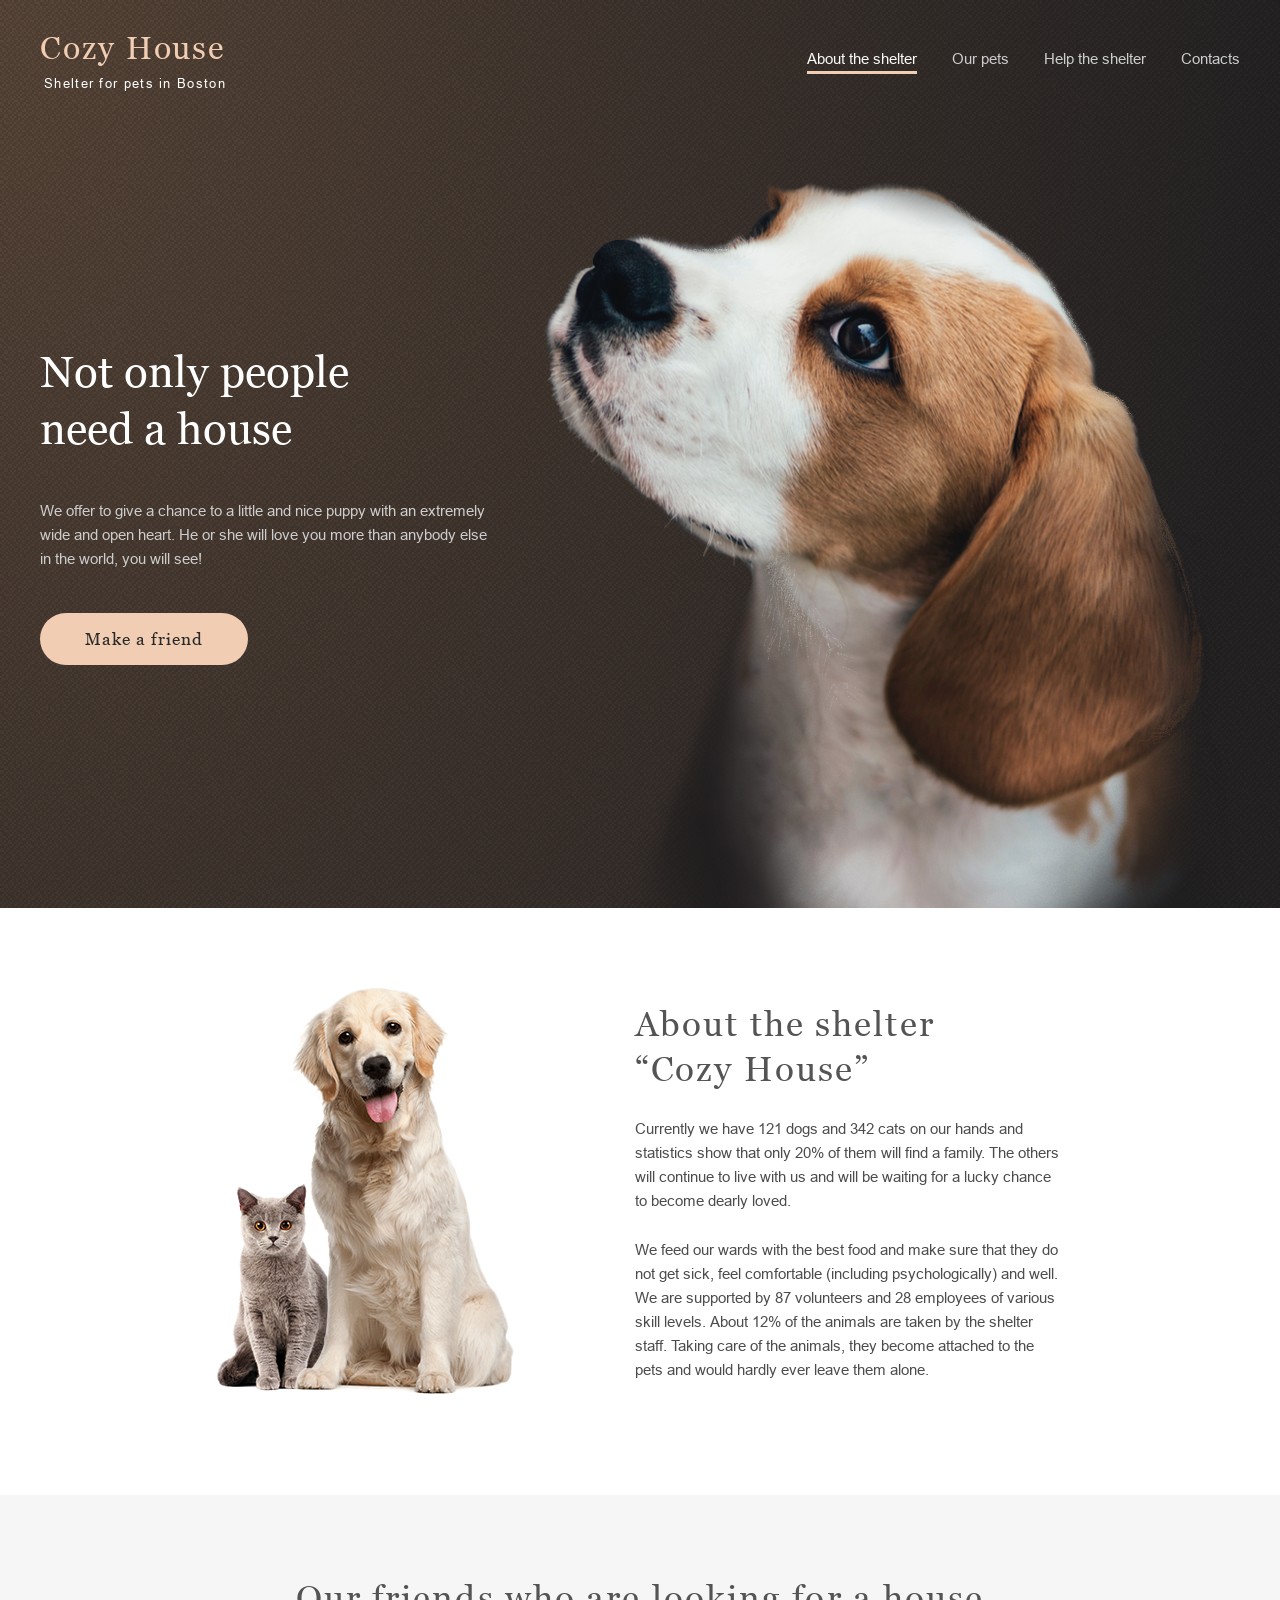
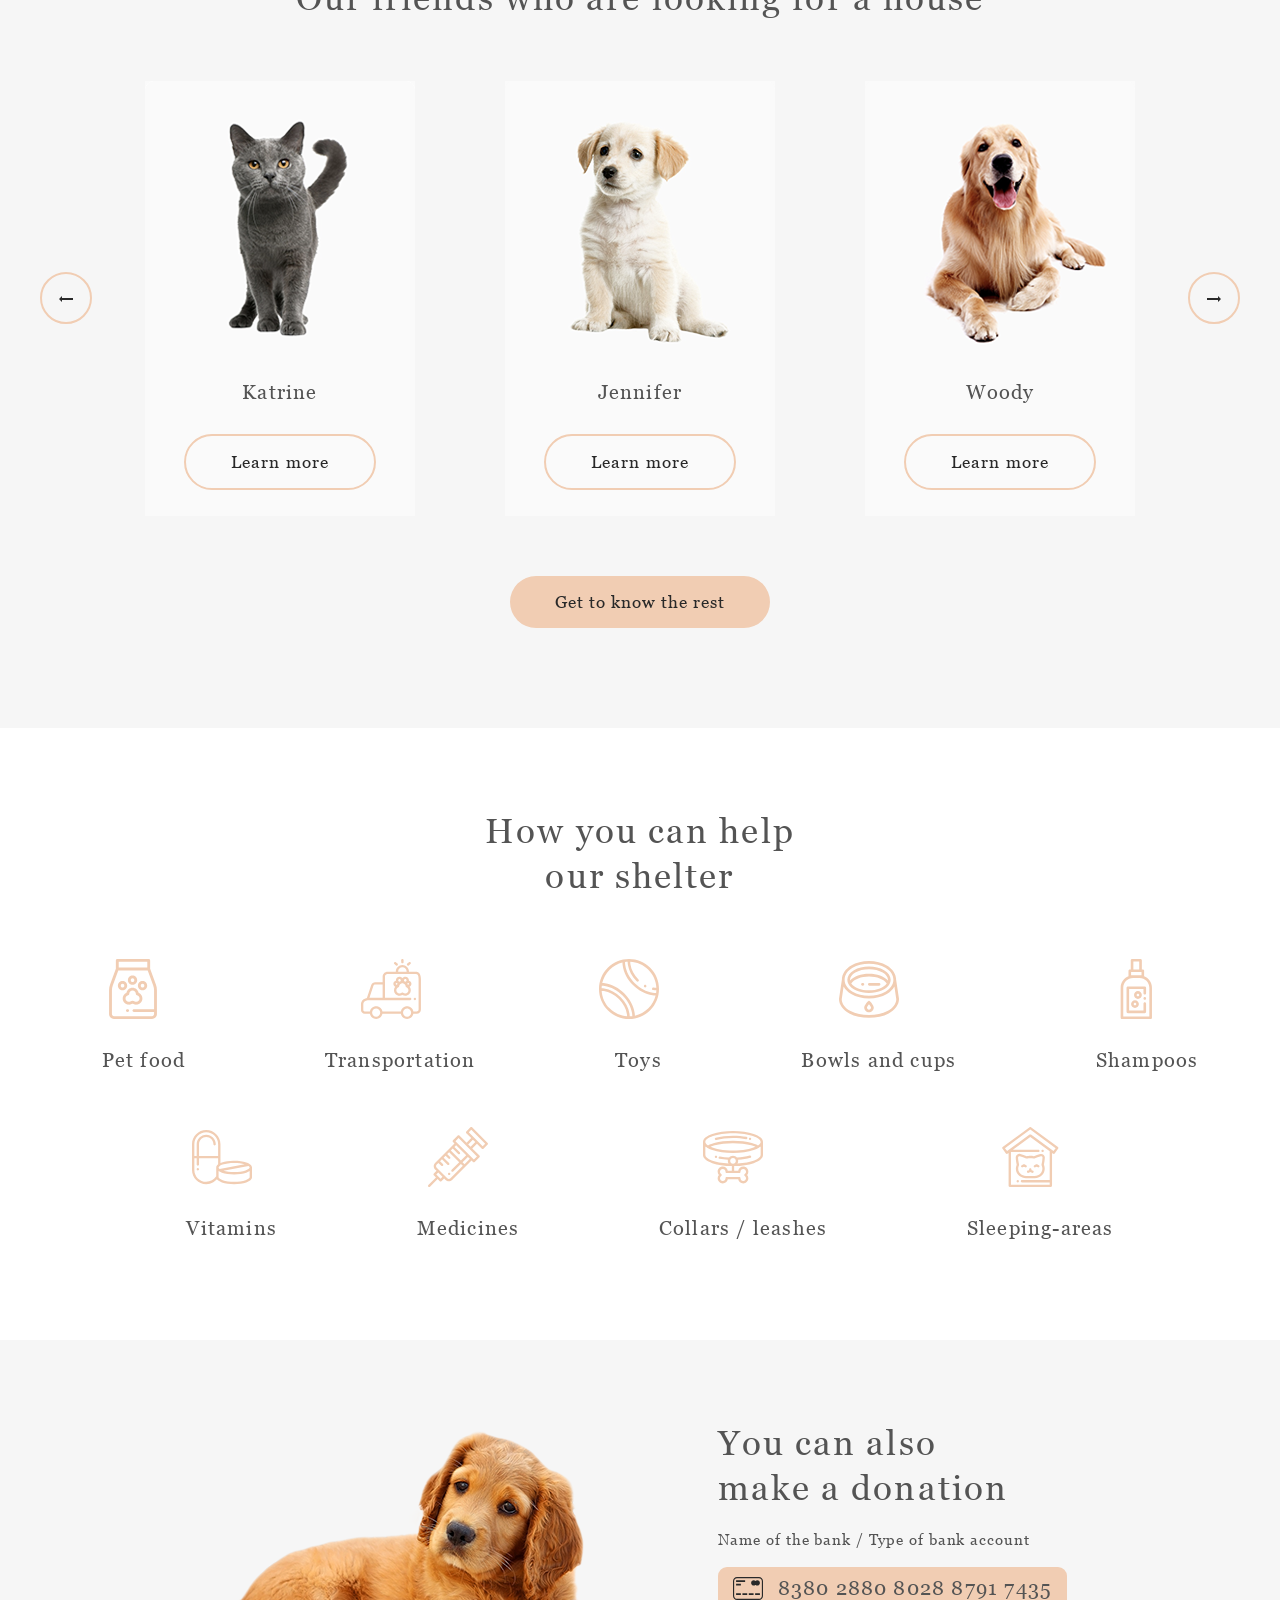
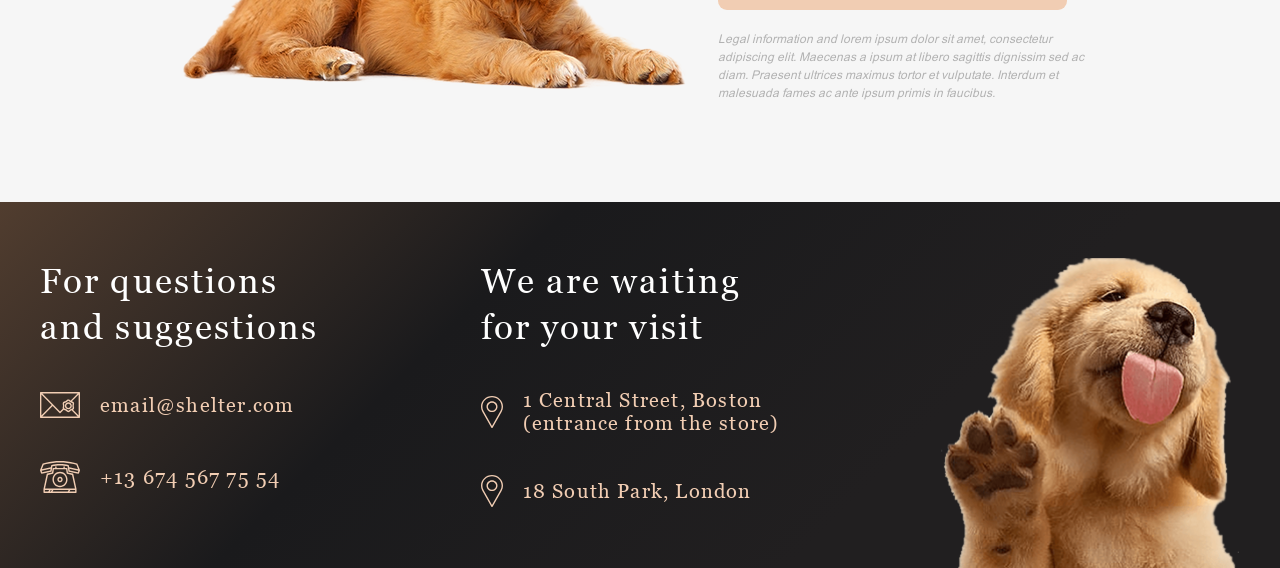
==== index.html @ 4abd3353 "add: add files" ====
<!DOCTYPE html>
<html lang="en">
<head>
  <link rel="stylesheet" href="./style.css" />
  <meta charset="UTF-8" />
  <meta http-equiv="X-UA-Compatible" content="IE=edge" />
  <meta name="viewport" content="width=device-width, initial-scale=1.0" />
  <title>Shelter</title>
</head>

<body>
  <header class="header">
    <div class="content header-content">
      <div class="logo">
        <h1>Cozy House</h1>
        <p>Shelter for pets in Boston</p>
      </div>
      <div class="header__burger-menu">
        <span></span>
        <span></span>
        <span></span>
      </div>
      <nav class="menu">
        <ul class="menu-list">
          <li class="menu-item"><a class="menu-link" href="#about" id="About">About the shelter</a></li>
          <li class="menu-item"><a class="menu-link" href="pagination/pagination.html">Our pets</a></li>
          <li class="menu-item"><a class="menu-link" href="#help">Help the shelter</a></li>
         <li class="menu-item"><a class="menu-link" href="#footer">Contacts</a></li>
        </ul>
      </nav>
    </div>
    </header>
  <main>
    <section class="start">
      <div class="content start-content">
        <div class="contents">
          <h2>Not only people need a house</h2>
          <p>We offer to give a chance to a little and nice puppy with an extremely wide and open heart. He or she will
            love you more than anybody else in the world, you will see!</p>
            <button class="button-no-border">Make a friend</button>
          </div>
          <div class="start-image">
            <img src="./images/start-screen-puppy.png" alt="Dogs">
          </div>
        </div>
        </section>
  </main>
  <main>
    <section class="about">
        <img class="about-img" src="./images/about-pets.png" alt="">
        <div class="about-content">
        <h3 class="about-title">About the shelter “Cozy House”</h3>
        <div class="about-text">
          <p class="paragraph-l">Currently we have 121 dogs and 342 cats on our hands and statistics show that only 20% of them will find a
            family. The others will continue to live with us and will be waiting for a lucky chance to become dearly
            loved.</p>
            <p class="paragraph-l">We feed our wards with the best food and make sure that they do not get sick, feel comfortable (including
              psychologically) and well. We are supported by 87 volunteers and 28 employees of various skill levels. About
              12% of the animals are taken by the shelter staff. Taking care of the animals, they become attached to the
              pets and would hardly ever leave them alone.</p>
            </div>
          </div>
        </div>
    </section>
    <section class="our-friends">
      <div class="content friend-content"> 
        <h3 class="our-friend__title">Our friends who are looking for a house</h3>
        <div class="slides">
          <div class="slider-button-container prev-button">
            <button class="slider-button  prev">
              <svg width="14" height="6" viewBox="0 0 14 6" fill="none" xmlns="http://www.w3.org/2000/svg">
                <path d="M14 2V4H3V6L0 3L3 0V2H14Z" fill="#292929" />
              </svg>
              </button>
          </div>
          <div class="slides__content">
            <div class="slide">
              <img src="./images/pets/pets-katrine.png" alt="">
          <div class="slide-name">Katrine</div>
          <button class="slider-card-button">Learn more</button>
        </div>
        <div class="slide">
          <img src="./images/pets/pets-jennifer.png" alt="">
          <div class="slide-name">Jennifer</div>
          <button class="slider-card-button">Learn more</button>
        </div>
        <div class="slide">
          <img src="./images/pets/pets-woody.png" alt="">
          <div class="slide-name">Woody</div>
          <button class="slider-card-button">Learn more</button>
        </div>
      </div>
      <div class="slider-button-container next-button">
        <button class="slider-button next">
          <svg width="14" height="6" viewBox="0 0 14 6" fill="none" xmlns="http://www.w3.org/2000/svg">
            <path d="M0 4V2L11 2V0L14 3L11 6V4L0 4Z" fill="#292929" />
          </svg>
        </button>
      </div>
      </div>
      <button class="button-no-border">Get to know the rest</button>
    </div>
    </section>
    <section class="help" id="help">
      <div class="help-content content">
        <h3>How you can help <br> our shelter</h3>
        <div class="icons">
          <div class="icon">
            <img src="./images/icon/icon-pet-food.svg" alt="pet food">
            <h4 class="icon-name">Pet food</h4>
          </div>
          <div class="icon">
            <img src="./images/icon/icon-transportation.svg" alt="transportation">
            <h4 class="icon-name">Transportation</h4>
      </div>
        <div class="icon">
          <img src="./images/icon/icon-toys.svg" alt="toys">
          <h4 class="icon-name">Toys</h4>
        </div>
        <div class="icon">
          <img src="./images/icon/icon-bowls-and-cups.svg" alt="bowl and cups">
          <h4 class="icon-name">Bowls and cups</h4>
        </div>
        <div class="icon">
          <img src="./images/icon/icon-shampoos.svg" alt="shampoos">
          <h4 class="icon-name">Shampoos</h4>
        </div>
        <div class="icon">
          <img src="./images/icon/icon-vitamins.svg" alt="vitamins">
          <h4 class="icon-name">Vitamins</h4>
        </div>
        <div class="icon">
          <img src="./images/icon/icon-medicines.svg" alt="medicines">
          <h4 class="icon-name">Medicines</h4>
        </div>
        <div class="icon">
          <img src="./images/icon/icon-collars-leashes.svg" alt="collars / leashes">
          <h4 class="icon-name">Collars / leashes</h4>
        </div>
        <div class="icon">
          <img src="./images/icon/icon-sleeping-area.svg" alt="sleeping-areas">
          <h4 class="icon-name">Sleeping-areas</h4>
        </div>
      </div>
    </div>
    </section>
    <section class="donats">
      <div class="donats-content content">
        <img src="./images/donation-dog.png" alt="">
        <div class="donats-body">
            <h3>You can also make a donation</h3>
            <h5>Name of the bank / Type of bank account</h5>
            <button> <img class="donats-icon" src="./images/icon/credit-card.svg" alt=""> 8380 2880 8028 8791 7435</button>
            <p class="donats-text">Legal information and lorem ipsum dolor sit amet,
              consectetur adipiscing elit.
              Maecenas a ipsum at libero sagittis dignissim
              sed ac diam. Praesent ultrices maximus tortor et vulputate.
              Interdum et malesuada fames ac ante ipsum primis in faucibus.</p>
            </div>
      </div>
    </section>
  </main>

  <footer id="footer">
    <div class="content footer-content">
      <div class="footer-item-1">
        <h3>For questions and suggestions</h3>
      <div class="icon-content">
        <svg width="40" height="32" viewBox="0 0 40 32" fill="none" xmlns="http://www.w3.org/2000/svg">
          <path d="M39.315 3H0.684964C0.5033 3 0.329077 3.07325 0.200621 3.20362C0.0721657 3.334 0 3.51084 0 3.69522V28.3048C0 28.4892 0.0721657 28.666 0.200621 28.7964C0.329077 28.9268 0.5033 29 0.684964 29H39.315C39.4967 29 39.6709 28.9268 39.7994 28.7964C39.9278 28.666 40 28.4892 40 28.3048V3.69522C40 3.51084 39.9278 3.334 39.7994 3.20362C39.6709 3.07325 39.4967 3 39.315 3ZM32.5774 18.0331C32.6846 18.5259 32.7954 19.0355 32.6513 19.2882C32.4966 19.5596 31.9966 19.7173 31.5131 19.8699C31.1316 19.9902 30.7373 20.1147 30.3857 20.3212C30.0461 20.5206 29.7523 20.8001 29.4683 21.0704C29.0772 21.4426 28.7079 21.794 28.374 21.794C28.04 21.794 27.6706 21.4425 27.2797 21.0704C26.9956 20.8001 26.7018 20.5205 26.3622 20.3212C26.0107 20.1147 25.6163 19.9903 25.2348 19.8699C24.7513 19.7173 24.2513 19.5596 24.0967 19.2882C23.9526 19.0355 24.0633 18.5259 24.1705 18.0331C24.2584 17.6285 24.3493 17.2103 24.3493 16.7821C24.3493 16.354 24.2584 15.9356 24.1705 15.5311C24.0633 15.0383 23.9526 14.5288 24.0967 14.2759C24.2513 14.0046 24.7513 13.8468 25.2348 13.6942C25.6163 13.5739 26.0107 13.4494 26.3622 13.243C26.7018 13.0435 26.9956 12.764 27.2797 12.4937C27.6706 12.1216 28.04 11.7701 28.374 11.7701C28.7079 11.7701 29.0773 12.1216 29.4683 12.4937C29.7523 12.764 30.0461 13.0435 30.3857 13.243C30.7373 13.4493 31.1316 13.5738 31.5131 13.6941C31.9966 13.8467 32.4966 14.0045 32.6512 14.2758C32.7954 14.5286 32.6846 15.0381 32.5774 15.5309C32.4895 15.9354 32.3986 16.3537 32.3986 16.7819C32.3986 17.2102 32.4895 17.6286 32.5774 18.0331ZM30.5975 11.6608C30.5345 11.6024 30.4705 11.5416 30.4053 11.4795C29.8904 10.9896 29.2497 10.3798 28.374 10.3798C27.4982 10.3798 26.8575 10.9896 26.3426 11.4795C26.1045 11.7061 25.8796 11.9201 25.6761 12.0396C25.4574 12.168 25.1518 12.2645 24.8281 12.3666C24.1276 12.5876 23.3336 12.8381 22.9109 13.5797C22.5001 14.3004 22.6768 15.1134 22.8328 15.8307C22.9081 16.1777 22.9794 16.5055 22.9794 16.7821C22.9794 17.0587 22.9081 17.3866 22.8328 17.7336C22.6975 18.3556 22.5473 19.0496 22.7775 19.693L19.9997 22.5464L2.32449 4.39044H37.6748L30.5975 11.6608ZM11.7007 16L1.36993 26.6116V5.38812L11.7007 16ZM12.6635 16.989L19.5124 24.0242C19.5761 24.0896 19.6519 24.1416 19.7356 24.177C19.8192 24.2125 19.9089 24.2308 19.9996 24.2308C20.0902 24.2308 20.18 24.2125 20.2636 24.177C20.3472 24.1416 20.4231 24.0896 20.4868 24.0242L23.6841 20.7398C24.044 20.9494 24.4495 21.0781 24.8281 21.1976C25.1518 21.2997 25.4575 21.3962 25.6761 21.5245C25.8796 21.644 26.1044 21.8581 26.3426 22.0846C26.8575 22.5746 27.4982 23.1844 28.374 23.1844C29.2496 23.1844 29.8904 22.5746 30.4053 22.0846C30.6434 21.858 30.8682 21.644 31.0718 21.5244C31.2043 21.4466 31.3691 21.3806 31.5502 21.3179L37.675 27.6094H2.32431L12.6635 16.989ZM32.9664 20.7946C33.3117 20.6108 33.6223 20.3612 33.8371 19.9846C34.2479 19.2639 34.0711 18.4508 33.9151 17.7336C33.8398 17.3866 33.7686 17.0587 33.7686 16.7821C33.7686 16.5055 33.8398 16.1777 33.9151 15.8307C34.0711 15.1134 34.2479 14.3005 33.837 13.5797C33.4142 12.8381 32.6203 12.5876 31.9197 12.3666L31.8559 12.3463L38.6301 5.38738V26.6122L32.9664 20.7946Z" fill="#F1CDB3" />
          <path d="M28.374 13.2424C26.451 13.2424 24.8865 14.8302 24.8865 16.782C24.8865 18.7337 26.451 20.3215 28.374 20.3215C30.297 20.3215 31.8614 18.7337 31.8614 16.782C31.8614 14.8302 30.2969 13.2424 28.374 13.2424ZM28.374 18.9311C27.2064 18.9311 26.2564 17.967 26.2564 16.782C26.2564 15.5969 27.2063 14.6328 28.374 14.6328C29.5416 14.6328 30.4915 15.5969 30.4915 16.782C30.4915 17.967 29.5415 18.9311 28.374 18.9311Z" fill="#F1CDB3" />
        </svg>
        <h4>email@shelter.com</h4> 
      </div>
      <div class="icon-content">
        <svg width="40" height="32" viewBox="0 0 40 32" fill="none" xmlns="http://www.w3.org/2000/svg">
          <path d="M39.9461 8.89543L37.5102 2.9049C37.4685 2.80251 37.4043 2.71139 37.3226 2.63868C37.2408 2.56598 37.1437 2.51367 37.0389 2.48585L34.111 1.70799C25.5388 -0.569376 14.4609 -0.569281 5.88906 1.70799L2.96105 2.48585C2.85626 2.51367 2.75918 2.56598 2.67743 2.63868C2.59568 2.71139 2.53147 2.80251 2.48984 2.9049L0.0539764 8.89543C-0.0131281 9.06038 -0.0178273 9.24503 0.0407965 9.41333L1.01509 12.2089C1.07166 12.3713 1.18339 12.5075 1.32986 12.5925C1.47633 12.6775 1.64776 12.7056 1.8128 12.6717L11.0692 10.7747C11.2084 10.7462 11.3359 10.675 11.4348 10.5706C11.5337 10.4661 11.5993 10.3334 11.623 10.19L12.4245 5.32594C16.8365 4.18994 23.1635 4.18994 27.5753 5.32594L28.3769 10.19C28.4006 10.3335 28.4662 10.4663 28.5651 10.5707C28.664 10.6751 28.7915 10.7463 28.9307 10.7748L38.187 12.6718C38.3521 12.7056 38.5234 12.6774 38.6699 12.5924C38.8164 12.5075 38.9281 12.3714 38.9848 12.209L39.9592 9.41343C40.0178 9.2451 40.0131 9.06043 39.9461 8.89543ZM2.13193 11.1412L1.63183 9.70624L10.5973 7.78606L10.321 9.46295L2.13193 11.1412ZM11.6222 4.0568C11.4935 4.09314 11.3777 4.16636 11.2883 4.26784C11.1989 4.36933 11.1396 4.49486 11.1174 4.62969L10.848 6.26453L1.85991 8.1896L3.65015 3.78707L6.2409 3.09877C14.5991 0.878304 25.4007 0.878208 33.7593 3.09877L36.35 3.78707L38.1403 8.1896L29.1522 6.26453L28.8828 4.62969C28.8606 4.49487 28.8013 4.36936 28.7119 4.26788C28.6224 4.1664 28.5066 4.09318 28.378 4.0568C23.6016 2.70615 16.3984 2.70615 11.6222 4.0568ZM37.8681 11.1412L29.6792 9.46295L29.4028 7.78606L38.3682 9.70624L37.8681 11.1412Z" fill="#F1CDB3" />
          <path d="M33.2901 13.1186C33.261 12.9842 33.1948 12.8612 33.0995 12.7643C33.0041 12.6673 32.8836 12.6005 32.7522 12.5717L27.9776 11.526L27.3764 7.51395C27.351 7.34431 27.2672 7.18959 27.1401 7.07781C27.013 6.96603 26.851 6.90458 26.6835 6.90458H24.814V5.96398C24.814 5.56724 24.5002 5.2456 24.1129 5.2456C23.7257 5.2456 23.4119 5.56724 23.4119 5.96398V6.90458H16.5882V5.96398C16.5882 5.56724 16.2744 5.2456 15.8871 5.2456C15.4999 5.2456 15.1861 5.56724 15.1861 5.96398V6.90458H13.3166C13.1491 6.90458 12.9871 6.96603 12.86 7.07781C12.7329 7.18959 12.6491 7.34431 12.6237 7.51395L12.0224 11.526L7.24791 12.5717C7.11654 12.6005 6.996 12.6673 6.90063 12.7643C6.80527 12.8612 6.73908 12.9842 6.70996 13.1186L3.46796 28.0878C3.45692 28.1389 3.45134 28.1911 3.45132 28.2434V31.2816C3.45132 31.4721 3.52519 31.6549 3.65666 31.7896C3.78814 31.9243 3.96645 32 4.15239 32H35.8477C36.0336 32 36.212 31.9243 36.3434 31.7896C36.4749 31.6549 36.5488 31.4721 36.5488 31.2816V28.2434C36.5488 28.1911 36.5432 28.1389 36.5321 28.0878L33.2901 13.1186ZM7.98131 13.8802L12.7885 12.8273C12.9276 12.7968 13.0544 12.7238 13.152 12.6178C13.2496 12.5118 13.3134 12.3779 13.335 12.2338L13.9183 8.34134H26.0819L26.6651 12.2338C26.6867 12.3779 26.7505 12.5118 26.8481 12.6178C26.9457 12.7238 27.0725 12.7968 27.2115 12.8273L32.0189 13.8802L34.9741 27.5251H5.0261L7.98131 13.8802ZM11.7966 28.9618L10.8935 30.5632H9.82782L10.7309 28.9618H11.7966ZM13.416 28.9618H28.6721L27.769 30.5632H12.513L13.416 28.9618ZM4.85345 28.9618H9.11142L8.20836 30.5632H4.85345V28.9618ZM29.3885 30.5632L30.2916 28.9618H35.1466V30.5632H29.3885Z" fill="#F1CDB3" />
          <path d="M20 26.1606C24.1492 26.1606 27.5248 22.7016 27.5248 18.45C27.5248 14.1983 24.1492 10.7393 20 10.7393C15.8509 10.7393 12.4753 14.1983 12.4753 18.45C12.4753 22.7016 15.8509 26.1606 20 26.1606ZM20 12.1761C23.3761 12.1761 26.1227 14.9905 26.1227 18.45C26.1227 21.9094 23.3761 24.7238 20 24.7238C16.624 24.7238 13.8774 21.9094 13.8774 18.45C13.8774 14.9905 16.624 12.1761 20 12.1761Z" fill="#F1CDB3" />
          <path d="M20 21.1847C21.4717 21.1847 22.6691 19.9578 22.6691 18.4497C22.6691 16.9416 21.4717 15.7147 20 15.7147C18.5283 15.7147 17.3309 16.9416 17.3309 18.4497C17.3309 19.9578 18.5283 21.1847 20 21.1847ZM20 17.1514C20.6987 17.1514 21.267 17.7338 21.267 18.4497C21.267 19.1656 20.6987 19.7479 20 19.7479C19.3014 19.7479 18.733 19.1656 18.733 18.4497C18.733 17.7339 19.3014 17.1514 20 17.1514Z" fill="#F1CDB3" />
        </svg>
        <h4>+13 674 567 75 54</h4>
      </div>
  </div>

  <div class="footer-item-2">
    <h3>We are waiting for your visit</h3>
    <div class="icon-content">
      <svg width="22" height="32" viewBox="0 0 22 32" fill="none" xmlns="http://www.w3.org/2000/svg">
        <path d="M11 0C4.93475 0 3.05176e-05 4.78519 3.05176e-05 10.6667C3.05176e-05 12.4323 0.455262 14.1829 1.32067 15.7357L10.3985 31.6562C10.5193 31.8685 10.7496 32 11 32C11.2504 32 11.4807 31.8685 11.6016 31.6562L20.6827 15.7304C21.5448 14.1829 22 12.4323 22 10.6666C22 4.78519 17.0653 0 11 0ZM19.4762 15.0905L11 29.9557L2.52717 15.0964C1.7732 13.7435 1.37507 12.2116 1.37507 10.6667C1.37507 5.52019 5.69278 1.33337 11 1.33337C16.3073 1.33337 20.625 5.52025 20.625 10.6667C20.625 12.2116 20.2269 13.7435 19.4762 15.0905Z" fill="#F1CDB3" />
        <path d="M11 5.33329C7.9674 5.33329 5.50008 7.72586 5.50008 10.6666C5.50008 13.6074 7.9674 16 11 16C14.0327 16 16.5 13.6074 16.5 10.6667C16.5 7.72592 14.0327 5.33329 11 5.33329ZM11 14.6667C8.72537 14.6667 6.87506 12.8724 6.87506 10.6667C6.87506 8.46092 8.72537 6.66667 11 6.66667C13.2747 6.66667 15.125 8.46092 15.125 10.6667C15.125 12.8724 13.2747 14.6667 11 14.6667Z" fill="#F1CDB3" />
      </svg>
      <h4>1 Central Street, Boston <br> (entrance from the store)</h4> 
    </div>
    <div class="icon-content">
      <svg width="22" height="32" viewBox="0 0 22 32" fill="none" xmlns="http://www.w3.org/2000/svg">
        <path d="M11 0C4.93475 0 3.05176e-05 4.78519 3.05176e-05 10.6667C3.05176e-05 12.4323 0.455262 14.1829 1.32067 15.7357L10.3985 31.6562C10.5193 31.8685 10.7496 32 11 32C11.2504 32 11.4807 31.8685 11.6016 31.6562L20.6827 15.7304C21.5448 14.1829 22 12.4323 22 10.6666C22 4.78519 17.0653 0 11 0ZM19.4762 15.0905L11 29.9557L2.52717 15.0964C1.7732 13.7435 1.37507 12.2116 1.37507 10.6667C1.37507 5.52019 5.69278 1.33337 11 1.33337C16.3073 1.33337 20.625 5.52025 20.625 10.6667C20.625 12.2116 20.2269 13.7435 19.4762 15.0905Z" fill="#F1CDB3" />
        <path d="M11 5.33329C7.9674 5.33329 5.50008 7.72586 5.50008 10.6666C5.50008 13.6074 7.9674 16 11 16C14.0327 16 16.5 13.6074 16.5 10.6667C16.5 7.72592 14.0327 5.33329 11 5.33329ZM11 14.6667C8.72537 14.6667 6.87506 12.8724 6.87506 10.6667C6.87506 8.46092 8.72537 6.66667 11 6.66667C13.2747 6.66667 15.125 8.46092 15.125 10.6667C15.125 12.8724 13.2747 14.6667 11 14.6667Z" fill="#F1CDB3" />
      </svg>
      <h4>18 South Park, London</h4>
    </div>
  </div>
  <img src="./images/foooter-icons/footer-puppy.png" alt="dog">
</div>
</div>
</footer>
</div>
</div>
<script src="./index.js"></script>
</body> 

</html>
---- style.css ----
@charset "UTF-8";
@font-face {
  font-family: Georgia;
  font-style: normal;
  font-weight: 400;
  src: url("./fonts/georgia.ttf") format("truetype");
}
@font-face {
  font-family: Arial;
  font-style: normal;
  font-weight: 400;
  src: url("./fonts/Arial.ttf") format("truetype");
}
* {
  padding: 0;
  margin: 0;
  box-sizing: border-box;
  outline: none;
}

html {
  scroll-behavior: smooth;
}

.fixed-body {
  width: 100%;
  position: fixed;
  overflow: hidden;
}

.menu.menu-active {
  transform: translateX(0);
}

button {
  padding: 15px 45px;
  border-radius: 100px;
  background: #f1cdb3;
  color: #292929;
  border: 0;
  font-family: Georgia, sans-serif;
  font-size: 17px;
  font-weight: 400;
  line-height: 1.3;
  letter-spacing: 0.06em;
}

.content {
  width: 100%;
  height: 100%;
  max-width: 1280px;
  margin: 0 auto;
}

.button-no-border {
  transition: 0.3s;
}
.button-no-border:hover {
  background: #fddcc4;
}

.header {
  width: 100%;
  position: absolute;
  top: 0;
  left: 0;
  padding-top: 30px;
}
.header .burger-menu__rotate {
  transform: rotate(90deg);
}
.header__burger-menu {
  display: none;
  width: 30px;
  z-index: 1;
  height: 22px;
  position: relative;
  right: 20px;
  transition: 0.3s;
}
.header__burger-menu span {
  position: absolute;
  top: calc(50% - 1px);
  left: 0;
  width: 100%;
  background: #f1cdb3;
  height: 2px;
}
.header__burger-menu span:first-child {
  top: 0;
}
.header__burger-menu span:last-child {
  bottom: 0;
  top: auto;
}

.header-content {
  display: flex;
  justify-content: space-between;
  align-items: center;
}

.logo {
  padding-left: 40px;
}
.logo h1 {
  color: #f1cdb3;
  font-family: Georgia, sans-serif;
  font-size: 32px;
  font-weight: 400;
  line-height: 35.2px;
  letter-spacing: 0.06em;
}
.logo p {
  font-family: Arial, sans-serif;
  font-weight: 400;
  font-size: 13px;
  letter-spacing: 0.1em;
  color: #fff;
  margin-top: 10px;
  margin-left: 4px;
}

.menu {
  padding-right: 40px;
}
.menu-list {
  display: flex;
  gap: 35px;
  justify-content: space-between;
  list-style-type: none;
}
.menu-item a {
  color: #cdcdcd;
  font-family: Arial, sans-serif;
  font-size: 15px;
  font-weight: 400;
  line-height: 1.6;
  text-decoration: none;
  transition: 0.3s;
}
.menu-item:nth-child(1) {
  border-bottom: 3px solid #f1cdb3;
}
.menu-item:nth-child(1) a {
  color: #fafafa;
}
.menu-item a:hover {
  color: #fafafa;
}

@media screen and (max-width: 767px) {
  .header__burger-menu {
    display: flex;
  }
  .menu {
    position: fixed;
    background-color: #292929;
    width: 320px;
    transform: translateX(100%);
    top: 0;
    bottom: 0;
    display: flex;
    justify-content: center;
    right: 0;
    height: 100dvh;
    transition: 0.3s;
    padding-left: 39px;
    padding-right: 38px;
  }
  .menu-item a {
    font-size: 32px;
    line-height: 1.55;
  }
  .menu-list {
    flex-direction: column;
    align-items: center;
    justify-content: center;
    gap: 40px;
  }
}
@media screen and (max-width: 950px) {
  .menu {
    padding-right: 30px;
  }
  .logo {
    padding-left: 30px;
  }
}
.start {
  background: url(./images/noise_lines_transparent@2X.png), radial-gradient(100% 215.42% at 0% 0%, #5b483a 0%, #262425 100%), #211f20;
  display: flex;
}
.start-content {
  display: flex;
  width: 100%;
  justify-content: space-between;
  align-items: center;
}
.start-image {
  align-self: flex-end;
  padding-top: 180px;
  padding-right: 40px;
}
.start-image img {
  max-width: 728px;
  display: block;
}

.contents {
  padding-top: 100px;
  display: flex;
  justify-content: space-between;
  padding-left: 40px;
  flex-direction: column;
  align-items: flex-start;
  gap: 42px;
}
.contents h2 {
  font-family: Georgia, sans-serif;
  font-weight: 400;
  font-size: 44px;
  line-height: 1.3;
  color: #fff;
  max-width: 310px;
}
.contents p {
  font-family: Arial, sans-serif;
  font-weight: 400;
  font-size: 15px;
  line-height: 1.6;
  color: #cdcdcd;
  max-width: 460px;
}

@media screen and (max-width: 950px) {
  .start-content {
    display: flex;
    flex-direction: column;
    padding-top: 60px;
  }
  .button-no-border {
    margin: 0 auto;
  }
  .contents {
    padding-left: 0px;
    padding-top: 91px;
  }
  .start-image {
    align-self: flex-end;
    padding-top: 100px;
    padding-right: 30px;
  }
  .start-image img {
    max-width: 569px;
  }
}
.about {
  width: 100%;
  display: flex;
  gap: 120px;
  padding: 79px 0 100px 0;
  align-items: center;
  justify-content: center;
}
.about-img {
  display: block;
  max-width: 300px;
  width: 100%;
}
.about .paragraph-l {
  margin-top: 25px;
  font-family: Arial, sans-serif;
  font-weight: 400;
  font-size: 15px;
  line-height: 1.6;
  color: #cdcdcd;
  color: #4c4c4c;
}

.about-content {
  max-width: 430px;
}

.about-title {
  max-width: 370px;
  font-family: Georgia, sans-serif;
  font-weight: 400;
  font-size: 35px;
  line-height: 1.3;
  letter-spacing: 0.06em;
  color: #545454;
}

@media screen and (max-width: 950px) {
  .about {
    flex-direction: column-reverse;
    gap: 80px;
  }
}
.our-friends {
  padding: 80px 0 100px 0;
  /* padding-top: 80px; padding-bottom: 100px; --> тоже самое, просто короткая запись */
  background-color: #f6f6f6;
}
.our-friends button {
  margin: 0 auto;
  /* авто отступ по бокам и получается по центру  */
  display: block;
  /* делаем блокам кнопку */
}
.our-friends h3 {
  text-align: center;
}

.our-friend__title {
  font-family: Georgia, sans-serif;
  font-weight: 400;
  font-size: 35px;
  line-height: 1.3;
  letter-spacing: 0.06em;
  color: #545454;
}

.slides {
  display: flex;
  justify-content: center;
  gap: 53px;
}
.slides__content {
  overflow: hidden;
  display: flex;
  gap: 90px;
  padding: 60px 0;
  justify-content: center;
}

.slide {
  display: flex;
  flex-direction: column;
  align-items: center;
  width: 270px;
  height: 435px;
  background-color: #fafafa;
}
.slide-name {
  font-family: Georgia;
  font-size: 20px;
  line-height: 23px;
  letter-spacing: 0.06em;
  color: #545454;
  padding: 30px 0;
}

.slider-card-button {
  border: 2px solid #f1cdb3;
  background: none;
  font-family: Georgia, sans-serif;
  font-weight: 400;
  font-size: 17px;
  line-height: 1.3;
  letter-spacing: 0.06em;
  color: #292929;
  transition: 0.3s;
  text-align: center;
  padding: 15px 45px;
}
.slider-card-button:hover {
  background: #f1cdb3;
}

.slider-button-container {
  display: flex;
  align-items: center;
}

.slider-button {
  border-radius: 100px;
  border: 2px solid #f1cdb3;
  background: none;
  padding: 0px;
  width: 52px;
  height: 52px;
  margin: 0px;
  padding-bottom: 4px;
  transition: 0.3s;
}
.slider-button:hover {
  background: #f1cdb3;
}

@media screen and (max-width: 1070px) {
  .slides__content {
    gap: 40px;
  }
  .slide:nth-child(3) {
    display: none;
  }
  .slides {
    gap: 12px;
  }
}
.help {
  padding: 80px 0 100px 0;
  display: flex;
  justify-content: center;
  align-items: center;
}
.help h3 {
  text-align: center;
  font-family: Georgia, sans-serif;
  font-weight: 400;
  font-size: 35px;
  line-height: 1.3;
  letter-spacing: 0.06em;
  color: #545454;
}
.help-content {
  display: flex;
  align-items: center;
  justify-content: center;
  flex-direction: column;
}

.icons {
  display: flex;
  justify-content: center;
  flex-wrap: wrap;
  -moz-column-gap: 119.5px;
       column-gap: 119.5px;
  /* расстояние между блоками сбоку */
  row-gap: 55px;
  /* расстояние между строками, сверху и снизу */
  margin-top: 60px;
}

.icon {
  display: flex;
  flex-direction: column;
  align-items: center;
  justify-content: space-between;
  height: 113px;
}
.icon-name {
  font-family: Georgia, sans-serif;
  font-weight: 400;
  font-size: 20px;
  line-height: 1.15;
  letter-spacing: 0.06em;
  color: #545454;
  text-align: center;
}

.donats {
  display: flex;
  align-items: center;
  justify-content: center;
  gap: 30px;
  background-color: #f6f6f6;
  padding: 80px 0 100px 0;
}
.donats-content {
  display: flex;
  align-items: center;
  justify-content: center;
  gap: 30px;
}
.donats-icon {
  padding-left: 5px;
}
.donats-text {
  font-family: Arial, sans-serif;
  font-style: italic;
  font-weight: 400;
  font-size: 12px;
  line-height: 1.5;
  color: #b2b2b2;
}
.donats-body {
  max-width: 380px;
  display: flex;
  flex-direction: column;
  gap: 20px;
}
.donats-body h3 {
  text-align: center;
  font-family: Georgia, sans-serif;
  font-weight: 400;
  font-size: 35px;
  line-height: 1.3;
  letter-spacing: 0.06em;
  color: #545454;
  max-width: 320px;
  text-align: left;
}
.donats-body h5 {
  font-family: Georgia, sans-serif;
  font-weight: 400;
  font-size: 15px;
  line-height: 1.1;
  letter-spacing: 0.06em;
  color: #545454;
}
.donats-body button {
  font-family: Georgia, sans-serif;
  font-weight: 400;
  font-size: 20px;
  line-height: 1.15;
  letter-spacing: 0.06em;
  color: #545454;
  border-radius: 9px;
  display: flex;
  padding: 10px;
  gap: 15px;
  max-width: 349px;
}

footer {
  width: 100%;
  display: flex;
  background: url(../img/bg_noise_transparent@2x.png), linear-gradient(135deg, #513D2F, #1A1A1C, #211F20 70% 100%);
}
footer h3 {
  font-family: Georgia, sans-serif;
  font-weight: 400;
  font-size: 35px;
  line-height: 1.3;
  letter-spacing: 0.06em;
  color: #545454;
  color: rgb(255, 255, 255);
  max-width: 280px;
}
footer img {
  padding-right: 40px;
}

h4 {
  font-family: Georgia, sans-serif;
  font-weight: 400;
  font-size: 20px;
  line-height: 1.15;
  letter-spacing: 0.06em;
  color: #545454;
  color: #f1cdb3;
  margin-left: 20px;
}

.footer-item-1 {
  display: flex;
  flex-direction: column;
  gap: 40px;
  padding-left: 40px;
}

.icon-content {
  display: flex;
  align-items: center;
}

.footer-item-2 {
  display: flex;
  flex-direction: column;
  gap: 40px;
}

.footer-content {
  display: flex;
  justify-content: space-between;
  padding-top: 56px;
}/*# sourceMappingURL=style.css.map */
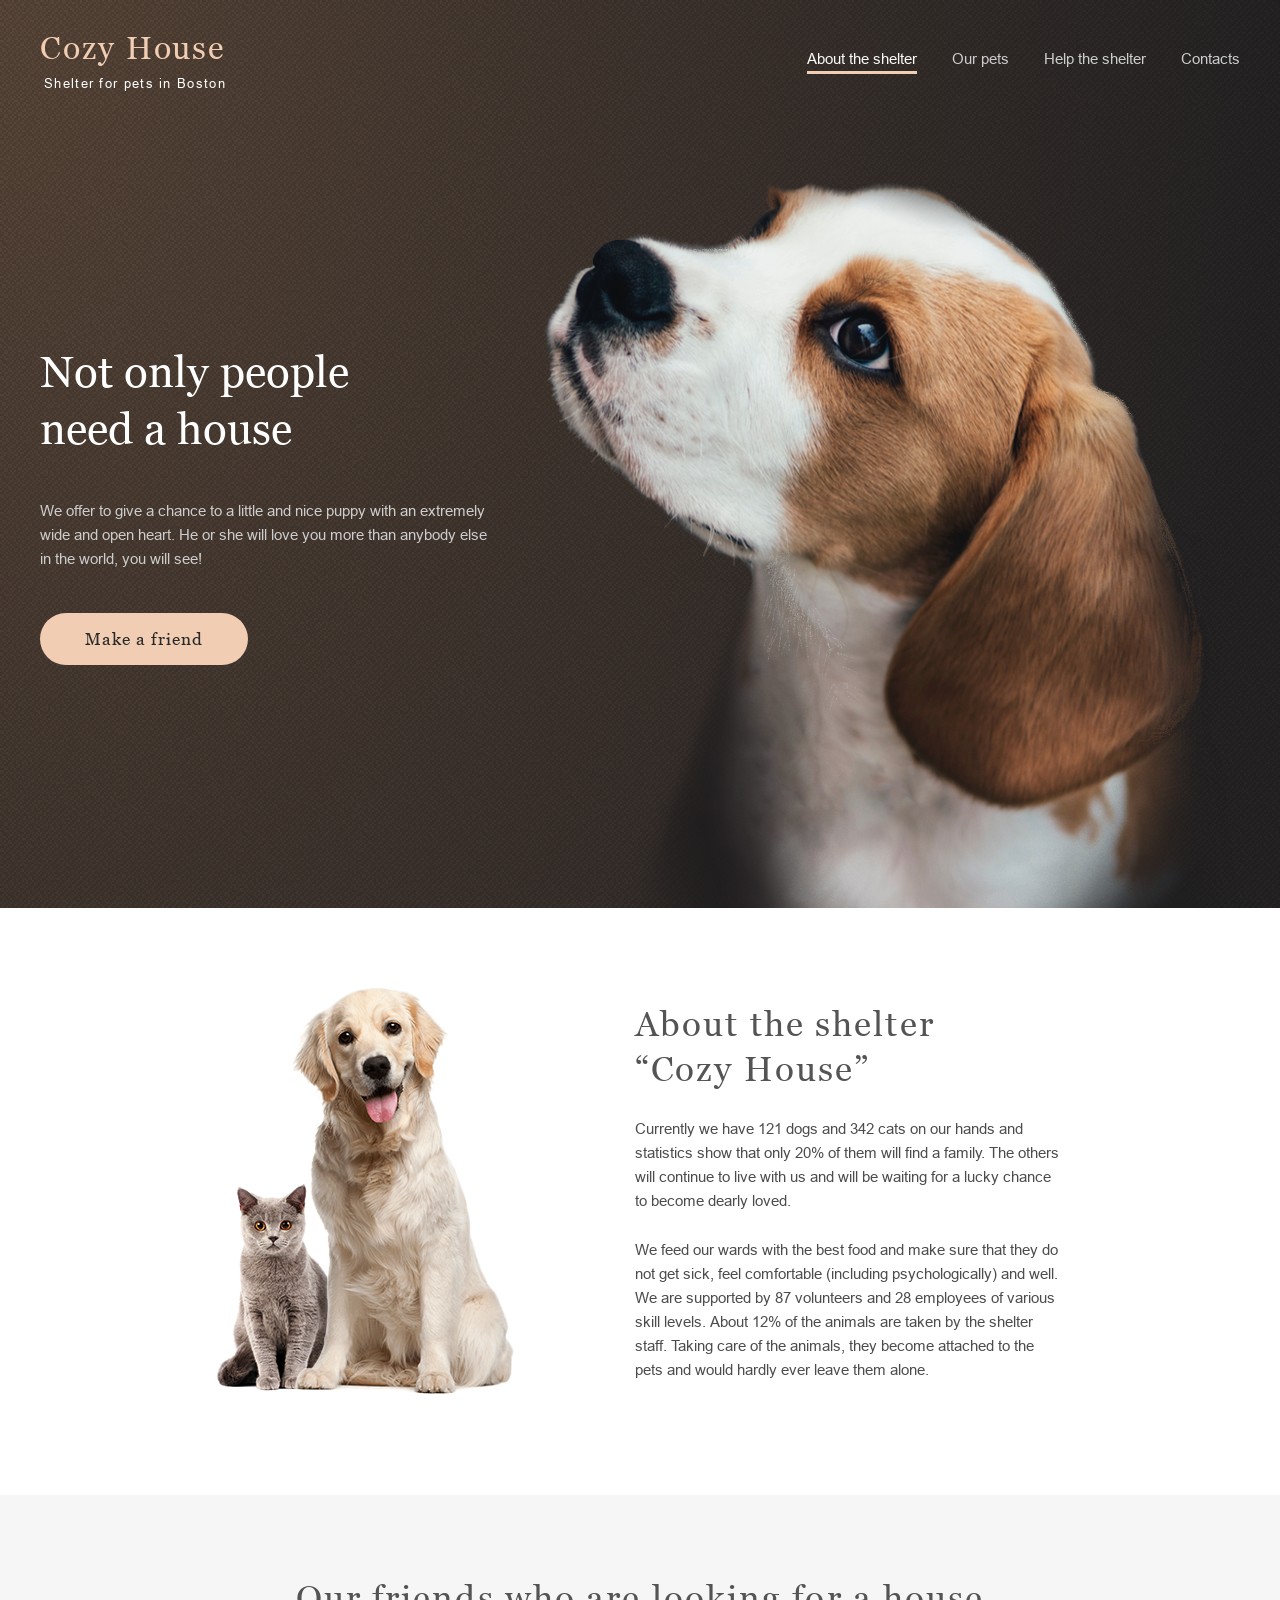
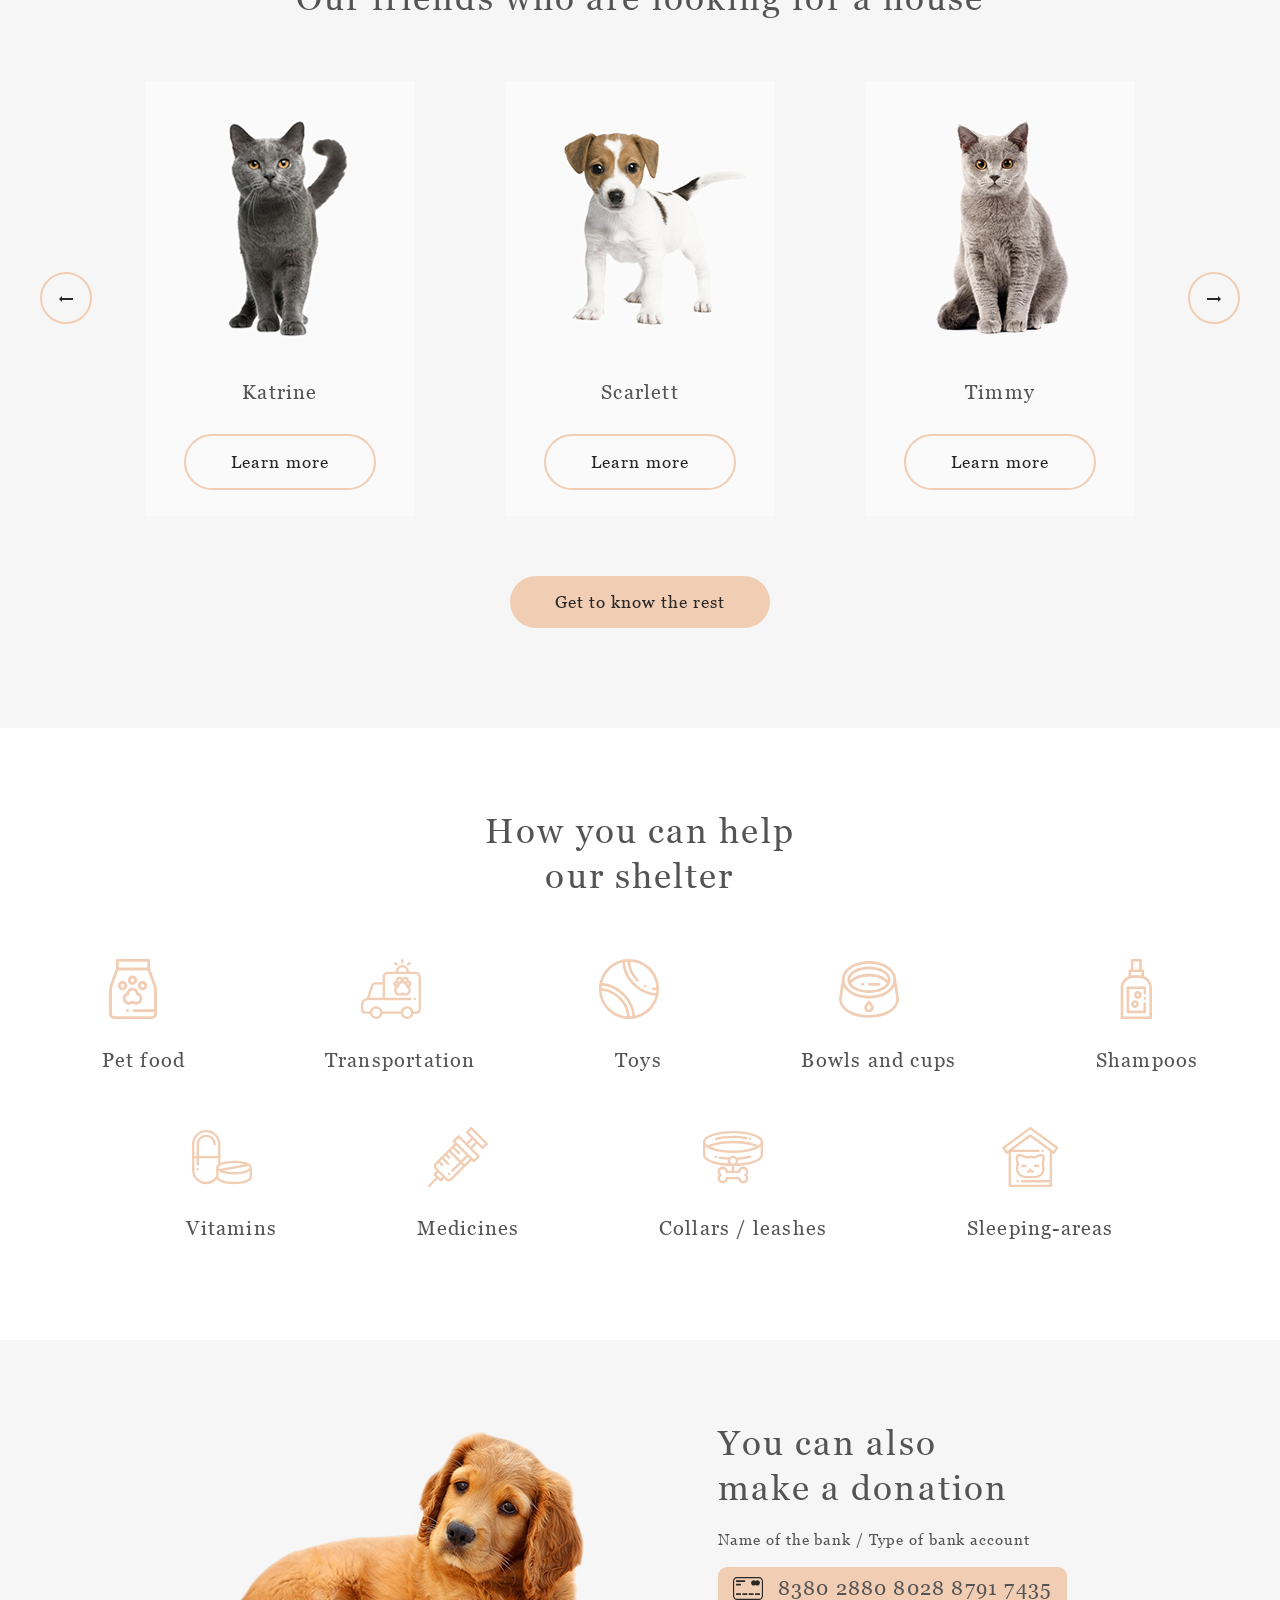
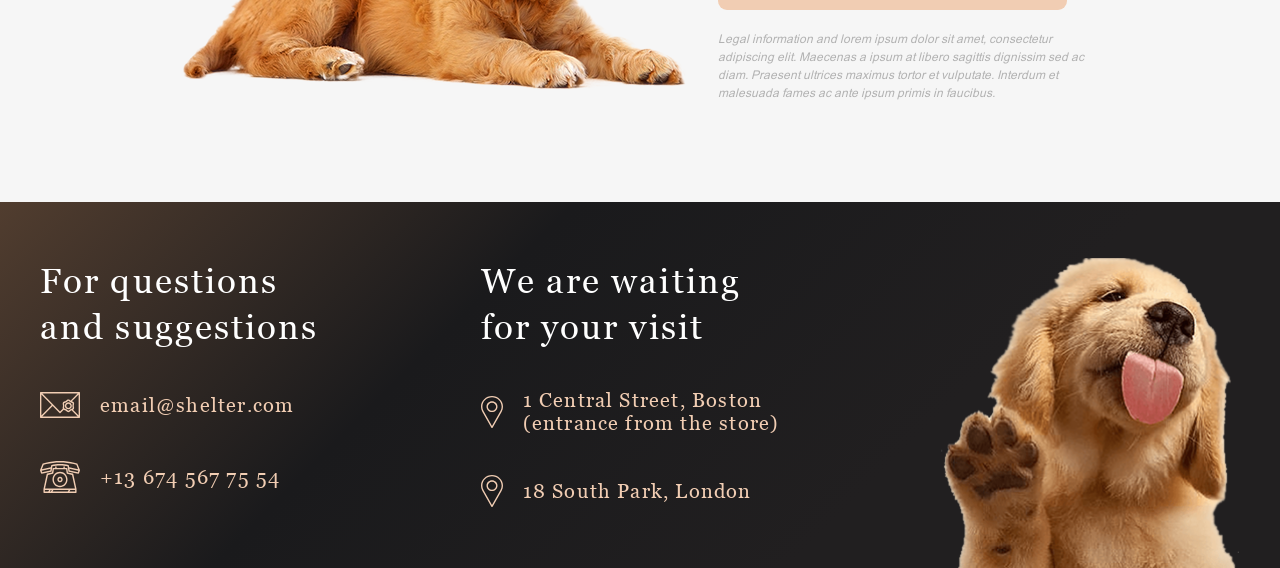
==== commit 7cbe531c: "add: add new fithes" ====
--- a/index.html
+++ b/index.html
@@ -23,7 +23,7 @@
       <nav class="menu">
         <ul class="menu-list">
           <li class="menu-item"><a class="menu-link" href="#about" id="About">About the shelter</a></li>
-          <li class="menu-item"><a class="menu-link" href="pagination/pagination.html">Our pets</a></li>
+          <li class="menu-item"><a class="menu-link" href="pagination.html#pagination">Our pets</a></li>
           <li class="menu-item"><a class="menu-link" href="#help">Help the shelter</a></li>
          <li class="menu-item"><a class="menu-link" href="#footer">Contacts</a></li>
         </ul>
@@ -74,21 +74,6 @@
               </button>
           </div>
           <div class="slides__content">
-            <div class="slide">
-              <img src="./images/pets/pets-katrine.png" alt="">
-          <div class="slide-name">Katrine</div>
-          <button class="slider-card-button">Learn more</button>
-        </div>
-        <div class="slide">
-          <img src="./images/pets/pets-jennifer.png" alt="">
-          <div class="slide-name">Jennifer</div>
-          <button class="slider-card-button">Learn more</button>
-        </div>
-        <div class="slide">
-          <img src="./images/pets/pets-woody.png" alt="">
-          <div class="slide-name">Woody</div>
-          <button class="slider-card-button">Learn more</button>
-        </div>
       </div>
       <div class="slider-button-container next-button">
         <button class="slider-button next">
--- a/style.css
+++ b/style.css
@@ -333,6 +333,8 @@
   gap: 90px;
   padding: 60px 0;
   justify-content: center;
+  will-change: transform;
+  transition: transform 0.3s ease-out, opacity 0.3s ease-out;
 }
 
 .slide {
